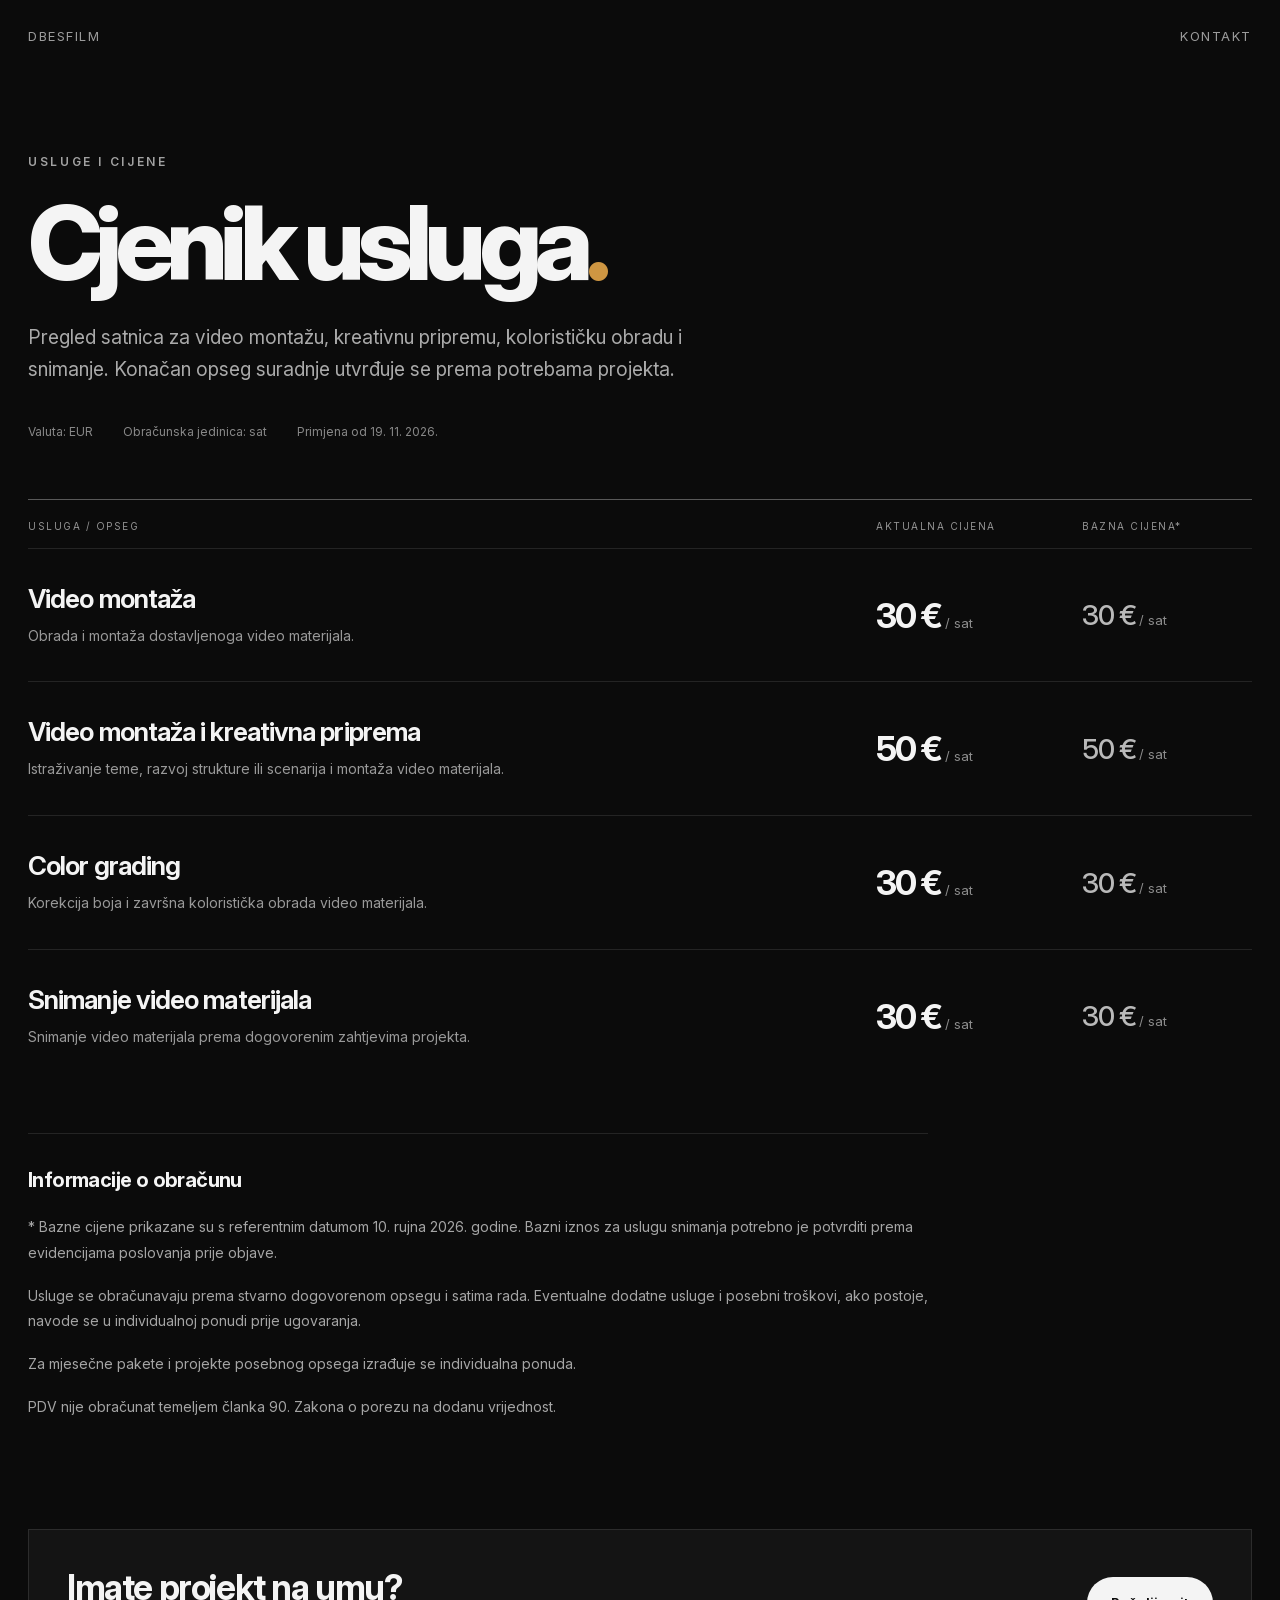
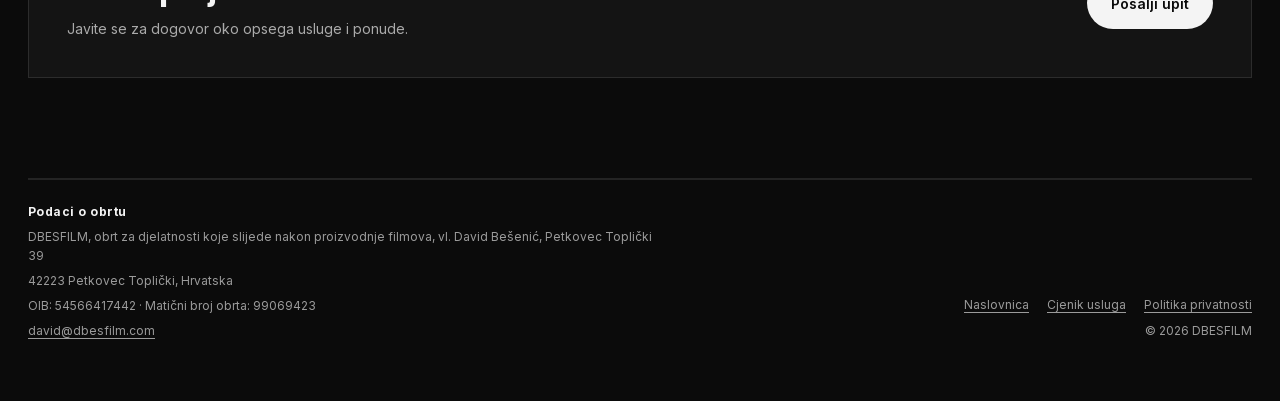
==== cjenik/index.html @ afdd6159 "cijenik usluga" ====
<!DOCTYPE html>
<html lang="hr">
<head>
  <meta charset="UTF-8">
  <meta name="viewport" content="width=device-width, initial-scale=1.0">
  <meta name="robots" content="noindex, follow">
  <meta name="googlebot" content="noindex, follow">
  <meta name="description" content="DBESFILM — cjenik usluga videomontaže, kreativne pripreme, color gradinga i snimanja video materijala.">
  <title>Cjenik usluga — DBESFILM</title>
  <link rel="stylesheet" href="../style.css?v=9">
  <link rel="stylesheet" href="../cjenik.css?v=1">
</head>
<body id="top">
  <main class="page price-page">
    <header class="site-header">
      <a class="logo" href="/">DBESFILM</a>
      <a class="contact-link" href="mailto:david@dbesfilm.com">Kontakt</a>
    </header>

    <section class="price-intro" aria-labelledby="cjenik-naslov">
      <p class="price-eyebrow">USLUGE I CIJENE</p>
      <h1 id="cjenik-naslov">Cjenik usluga<span class="price-dot">.</span></h1>
      <p class="price-lead">Pregled satnica za video montažu, kreativnu pripremu, kolorističku obradu i snimanje. Konačan opseg suradnje utvrđuje se prema potrebama projekta.</p>
      <div class="price-meta"><span>Valuta: EUR</span><span>Obračunska jedinica: sat</span><span>Primjena od 19. 11. 2026.</span></div>
    </section>

    <section class="price-services" aria-label="Cijene usluga">
      <div class="price-table-heading"><span>USLUGA / OPSEG</span><span>AKTUALNA CIJENA</span><span>BAZNA CIJENA*</span></div>
      <article class="price-item">
        <div class="price-service"><h2>Video montaža</h2><p>Obrada i montaža dostavljenoga video materijala.</p></div>
        <p class="price-amount"><strong>30 €</strong><span>/ sat</span></p>
        <p class="price-reference"><strong>30 €</strong><span>/ sat</span></p>
      </article>
      <article class="price-item">
        <div class="price-service"><h2>Video montaža i kreativna priprema</h2><p>Istraživanje teme, razvoj strukture ili scenarija i montaža video materijala.</p></div>
        <p class="price-amount"><strong>50 €</strong><span>/ sat</span></p>
        <p class="price-reference"><strong>50 €</strong><span>/ sat</span></p>
      </article>
      <article class="price-item">
        <div class="price-service"><h2>Color grading</h2><p>Korekcija boja i završna koloristička obrada video materijala.</p></div>
        <p class="price-amount"><strong>30 €</strong><span>/ sat</span></p>
        <p class="price-reference"><strong>30 €</strong><span>/ sat</span></p>
      </article>
      <article class="price-item">
        <div class="price-service"><h2>Snimanje video materijala</h2><p>Snimanje video materijala prema dogovorenim zahtjevima projekta.</p></div>
        <p class="price-amount"><strong>30 €</strong><span>/ sat</span></p>
        <p class="price-reference"><strong>30 €</strong><span>/ sat</span></p>
      </article>
    </section>

    <section class="price-notes" aria-label="Napomene uz cjenik">
      <h2>Informacije o obračunu</h2>
      <p>* Bazne cijene prikazane su s referentnim datumom 10. rujna 2026. godine. Bazni iznos za uslugu snimanja potrebno je potvrditi prema evidencijama poslovanja prije objave.</p>
      <p>Usluge se obračunavaju prema stvarno dogovorenom opsegu i satima rada. Eventualne dodatne usluge i posebni troškovi, ako postoje, navode se u individualnoj ponudi prije ugovaranja.</p>
      <p>Za mjesečne pakete i projekte posebnog opsega izrađuje se individualna ponuda.</p>
      <p>PDV nije obračunat temeljem članka 90. Zakona o porezu na dodanu vrijednost.</p>
    </section>

    <section class="price-contact" aria-label="Kontakt za upite"><div><h2>Imate projekt na umu?</h2><p>Javite se za dogovor oko opsega usluge i ponude.</p></div><a class="contact-button" href="mailto:david@dbesfilm.com">Pošalji upit</a></section>

    <footer class="site-footer price-footer">
      <div class="legal-footer">
        <div class="legal-links"><nav class="legal-nav" aria-label="Pravne poveznice"><a href="/">Naslovnica</a><a href="/cjenik/" aria-current="page">Cjenik usluga</a><a href="/politika-privatnosti.html">Politika privatnosti</a></nav><span>© 2026 DBESFILM</span></div>
        <div class="legal-business"><strong>Podaci o obrtu</strong><span>DBESFILM, obrt za djelatnosti koje slijede nakon proizvodnje filmova, vl. David Bešenić, Petkovec Toplički 39</span><span>42223 Petkovec Toplički, Hrvatska</span><span>OIB: 54566417442 · Matični broj obrta: 99069423</span><a href="mailto:david@dbesfilm.com">david@dbesfilm.com</a></div>
      </div>
    </footer>
  </main>
</body>
</html>
---- style.css ----
/* Lokalni Inter: postavite službenu InterVariable.woff2 datoteku u assets/fonts/ */
@font-face {
  font-family: "Inter";
  src: url("assets/fonts/InterVariable.woff2") format("woff2");
  font-style: normal;
  font-weight: 100 900;
  font-display: swap;
}

:root {
  --bg: #0b0b0b;
  --card: #141414;
  --text: #f4f4f4;
  --muted: #9b9b9b;
  --line: rgba(255, 255, 255, 0.1);
  --accent: #ffffff;
}

* {
  box-sizing: border-box;
}

html {
  scroll-behavior: smooth;
}

body {
  margin: 0;
  font-family: "Inter", sans-serif;
  background: var(--bg);
  color: var(--text);
}

a {
  color: inherit;
  text-decoration: none;
}

button {
  font-family: inherit;
}

.page {
  width: min(1440px, 100%);
  margin: 0 auto;
  padding: 28px;
}

/* HEADER */

.site-header {
  display: flex;
  justify-content: space-between;
  align-items: center;
  margin-bottom: 90px;
}

.logo,
.contact-link {
  font-size: 13px;
  letter-spacing: 0.12em;
  text-transform: uppercase;
  color: var(--muted);
}

.contact-link:hover {
  color: var(--text);
}

/* INTRO */

.intro {
  margin-bottom: 42px;
}

.intro h1 {
  margin: 0;
  font-size: clamp(56px, 9vw, 130px);
  font-weight: 800;
  line-height: 0.9;
  letter-spacing: -0.07em;
}

.intro p {
  margin-top: 18px;
  color: #8e8e8e;
  font-size: 22px;
  font-weight: 400;
}

/* PROJECT GRID */

.work-grid {
  display: grid;
  grid-template-columns: repeat(3, 1fr);
  gap: 34px;
  margin-top: 70px;
}

.project-card {
  background: var(--card);
  border: 1px solid var(--line);
  overflow: hidden;
  display: flex;
  flex-direction: column;
  transition: transform 0.35s ease, box-shadow 0.35s ease;
}

.project-card:hover {
  transform: translateY(-6px);
  box-shadow: 0 18px 45px rgba(0, 0, 0, 0.35);
}

.project-image-wrap {
  position: relative;
  aspect-ratio: 16 / 10;
  overflow: hidden;
  background: #222;
}

.project-image {
  width: 100%;
  height: 100%;
  object-fit: cover;
  transition: transform 0.7s ease, filter 0.7s ease;
}

.project-overlay {
  position: absolute;
  inset: 0;
  display: grid;
  place-items: center;
  background: rgba(0, 0, 0, 0.48);
  opacity: 0;
  transition: opacity 0.35s ease;
}

.project-overlay span {
  font-size: 13px;
  letter-spacing: 0.14em;
  text-transform: uppercase;
}

.project-card:hover .project-image {
  transform: scale(1.04);
  filter: brightness(0.55);
}

.project-card:hover .project-overlay {
  opacity: 1;
}

.project-info {
  padding: 18px;
}

.project-title {
  font-size: 20px;
  margin: 0 0 10px;
  letter-spacing: -0.03em;
}

.project-description {
  color: var(--muted);
  font-size: 14px;
  line-height: 1.55;
  margin: 0 0 18px;
}

.project-meta {
  display: flex;
  justify-content: space-between;
  gap: 16px;
  border-top: 1px solid var(--line);
  padding-top: 14px;
  font-size: 13px;
  color: var(--muted);
}

.project-meta strong {
  display: block;
  color: var(--text);
  font-weight: 500;
  margin-top: 4px;
}

/* CONTACT / FOOTER */

.site-footer {
  margin-top: 90px;
  border-top: 1px solid var(--line);
}

.contact-section {
  display: grid;
  grid-template-columns: minmax(0, 1fr) 400px;
  gap: clamp(36px, 4vw, 58px);
  align-items: center;
  padding: 78px 0 54px;
}

.contact-copy {
  min-width: 0;
  max-width: 940px;
}

.contact-section h2 {
  margin: 0 0 28px;
  font-size: clamp(48px, 6vw, 88px);
  line-height: 0.95;
  letter-spacing: -0.065em;
  color: var(--text);
}

.contact-section > .contact-copy > p {
  margin: 0 0 34px;
  max-width: 720px;
  color: var(--muted);
  font-size: 17px;
  line-height: 1.7;
}

.contact-actions {
  display: flex;
  align-items: center;
  gap: 12px;
  flex-wrap: wrap;
}

.contact-button,
.copy-button {
  appearance: none;
  border: 0;
  display: inline-flex;
  align-items: center;
  justify-content: center;
  min-height: 52px;
  padding: 0 24px;
  border-radius: 999px;
  font-size: 14px;
  font-weight: 600;
  cursor: pointer;
  transition:
    background-color 0.25s ease,
    border-color 0.25s ease,
    color 0.25s ease,
    transform 0.25s ease;
}

.contact-button {
  background: var(--text);
  color: var(--bg);
}

.copy-button {
  background: transparent;
  color: var(--text);
  border: 1px solid var(--line);
}

.contact-button:hover,
.copy-button:hover {
  transform: translateY(-2px);
}

.contact-button:hover {
  background: #ffffff;
}

.copy-button:hover {
  border-color: rgba(255, 255, 255, 0.35);
}

.contact-card {
  width: 100%;
  max-width: 400px;
  justify-self: end;
  overflow: hidden;
  border: 1px solid rgba(255, 255, 255, 0.13);
  border-radius: 18px;
  background: var(--card);
  box-shadow: 0 24px 70px rgba(0, 0, 0, 0.22);
}

.contact-photo {
  overflow: hidden;
  background: #101010;
}

.contact-photo > img {
  display: block;
  width: 100%;
  aspect-ratio: 1 / 1.12;
  object-fit: cover;
  object-position: center 32%;
  transition: transform 0.6s ease;
}

.contact-card:hover .contact-photo > img {
  transform: scale(1.018);
}

.contact-person {
  padding: 28px 30px 22px;
}

.contact-person h3 {
  margin: 0;
  color: var(--text);
  font-size: clamp(27px, 2.3vw, 34px);
  line-height: 1;
  font-weight: 700;
  letter-spacing: -0.045em;
}

.contact-person > p {
  margin: 12px 0 22px;
  color: var(--muted);
  font-size: 12px;
  line-height: 1.3;
  letter-spacing: 0.16em;
  text-transform: uppercase;
}

.contact-socials {
  display: grid;
  grid-template-columns: repeat(3, 1fr);
  border-top: 1px solid var(--line);
  padding-top: 16px;
}

.contact-socials a {
  display: flex;
  align-items: center;
  justify-content: center;
  min-height: 52px;
  opacity: 0.78;
  transition:
    opacity 0.25s ease,
    background-color 0.25s ease,
    transform 0.25s ease;
}

.contact-socials a + a {
  border-left: 1px solid var(--line);
}

.contact-socials a:hover {
  opacity: 1;
  background: rgba(255, 255, 255, 0.035);
  transform: translateY(-2px);
}

.contact-socials img {
  display: block;
  width: 24px;
  height: 24px;
  object-fit: contain;
}

/* TABLET */

@media (max-width: 980px) {
  .site-header {
    margin-bottom: 70px;
  }

  .work-grid {
    grid-template-columns: repeat(2, 1fr);
  }

  .contact-section {
    grid-template-columns: minmax(0, 1fr) 330px;
    gap: 38px;
  }

  .contact-section h2 {
    font-size: clamp(42px, 6vw, 68px);
  }

  .contact-card {
    max-width: 330px;
  }
}

/* MOBILE */

@media (max-width: 760px) {
  .site-footer {
    margin-top: 70px;
  }

  .contact-section {
    grid-template-columns: 1fr;
    gap: 42px;
    padding: 60px 0 32px;
  }

  .contact-card {
    width: min(100%, 420px);
    max-width: 420px;
    justify-self: start;
  }
}

@media (max-width: 640px) {
  .page {
    padding: 18px;
  }

  .site-header {
    margin-bottom: 56px;
  }

  .work-grid {
    grid-template-columns: 1fr;
  }

  .project-card {
    min-height: auto;
  }

  .contact-section h2 {
    font-size: clamp(40px, 13vw, 58px);
  }

  .contact-actions {
    display: grid;
    grid-template-columns: 1fr;
  }

  .contact-button,
  .copy-button {
    width: 100%;
  }

  .contact-card {
    width: 100%;
    max-width: none;
  }

  .contact-person {
    padding: 24px 22px 18px;
  }
}


/* FOOTER — podaci o obrtu lijevo, copyright dolje desno */
.legal-footer {
  border-top: 1px solid var(--line);
  padding: 22px 0 32px;
  display: grid;
  grid-template-columns: minmax(0, 640px) minmax(160px, 1fr);
  column-gap: 44px;
  font-size: 12px;
  line-height: 1.6;
  color: var(--muted);
}
.legal-links { display: flex; grid-column: 2; grid-row: 1; align-items: flex-end; justify-content: flex-end; align-self: end; text-align: right; }
.legal-business { display: flex; grid-column: 1; grid-row: 1; flex-direction: column; align-items: flex-start; gap: 6px; min-width: 0; }
.legal-business strong { color: var(--text); font-size: 12px; letter-spacing: .04em; }
.legal-business a { color: inherit; text-decoration: underline; text-underline-offset: 3px; }
.legal-business a:hover { color: var(--text); }
@media (max-width: 760px) {
  .legal-footer { grid-template-columns: 1fr; gap: 18px; }
  .legal-links { grid-column: 1; grid-row: 2; justify-content: flex-start; text-align: left; }
  .legal-business { grid-column: 1; grid-row: 1; }
}

/* Poveznica na privatnost ispod copyrighta */
.legal-links { flex-direction: column; gap: 7px; }
.legal-links a { color: inherit; text-decoration: underline; text-underline-offset: 3px; }
.legal-links a:hover { color: var(--text); }

/* Politika privatnosti */
.policy-page { max-width: 960px; min-height: 80vh; }
.policy-intro { margin: 64px 0 50px; }
.policy-intro h1 { font-size: clamp(40px, 6vw, 76px); font-weight: 800; line-height: 1; letter-spacing: -.06em; margin: 0 0 16px; }
.policy-intro p { color: var(--muted); font-size: 14px; }
.policy-article { max-width: 780px; padding-bottom: 40px; }
.policy-article section { margin: 0 0 34px; }
.policy-article h2 { font-size: 20px; letter-spacing: -.025em; margin: 0 0 12px; }
.policy-article p, .policy-article li { color: #c0c0c0; line-height: 1.8; font-size: 15px; }
.policy-article ul { padding-left: 22px; }
.policy-article a { text-decoration: underline; text-underline-offset: 3px; }
.policy-article a:hover { color: #fff; }
@media(max-width:640px) { .policy-intro { margin: 52px 0 36px; } }

/* Pravne poveznice iznad copyrighta */
.legal-links { justify-content: flex-end; }
.legal-nav { display: flex; gap: 18px; flex-wrap: wrap; justify-content: flex-end; }
.legal-nav a { white-space: nowrap; }
@media (max-width: 760px) {
  .legal-links, .legal-nav { align-items: flex-start; justify-content: flex-start; }
}

/* PORTFOLIO FILTERI: diskretan padajući izbornik na desnoj strani */
.portfolio-filters {
  display: flex;
  justify-content: flex-end;
  align-items: center;
  gap: 12px;
  margin: -8px 0 -42px;
}
.portfolio-filter-label {
  color: #9b9b9b;
  font-size: 13px;
  font-weight: 400;
}
.portfolio-select-wrap {
  position: relative;
  width: 212px;
  max-width: 100%;
}
.portfolio-select-wrap::after {
  content: "";
  position: absolute;
  right: 16px;
  top: 50%;
  width: 7px;
  height: 7px;
  border-right: 1.5px solid #cfcfcf;
  border-bottom: 1.5px solid #cfcfcf;
  transform: translateY(-70%) rotate(45deg);
  pointer-events: none;
}
.portfolio-filter-select {
  appearance: none;
  -webkit-appearance: none;
  display: block;
  width: 100%;
  min-height: 43px;
  padding: 10px 38px 10px 16px;
  background: #151515;
  border: 1px solid rgba(255,255,255,.22);
  border-radius: 6px;
  color: #f4f4f4;
  font: 500 13px "Inter", sans-serif;
  cursor: pointer;
}
.portfolio-filter-select:hover { border-color: rgba(255,255,255,.48); }
.portfolio-filter-select:focus-visible { outline: 2px solid #fff; outline-offset: 3px; }
.portfolio-filter-select option { background: #151515; color: #f4f4f4; }
.project-card[hidden], .portfolio-empty[hidden] { display: none !important; }
.portfolio-empty { color: #aaa; font-size: 15px; padding: 60px 0 36px; }
@media (max-width: 640px) {
  .portfolio-filters { gap: 10px; margin: 0 0 -34px; }
  .portfolio-select-wrap { width: min(205px, 60vw); }
  .portfolio-filter-select { min-height: 44px; }
}
---- cjenik.css ----
.price-page { max-width: 1440px; }
.price-page .site-header { margin-bottom: 110px; }
.price-intro { max-width: 1050px; padding-bottom: 60px; }
.price-eyebrow { font-size: 12px; color: #a2a2a2; letter-spacing: .22em; font-weight: 600; margin: 0 0 26px; }
.price-intro h1 { font-size: clamp(52px,8vw,112px); letter-spacing: -.075em; line-height: .95; font-weight: 800; margin: 0 0 30px; }
.price-dot { color: #ce9642; }
.price-lead { max-width: 730px; color: #aaa; font-size: clamp(16px, 1.5vw, 20px); line-height: 1.65; margin: 0 0 38px; }
.price-meta { display:flex; flex-wrap:wrap; gap:12px 30px; color:#888; font-size:12px; }
.price-services { border-top: 1px solid rgba(255,255,255,.32); }
.price-table-heading,.price-item { display:grid; grid-template-columns: minmax(0,1fr) 180px 170px; gap:26px; align-items:center; }
.price-table-heading { font-size:10px; letter-spacing:.15em; color:#929292; padding:20px 0 16px; }
.price-item { border-top:1px solid var(--line); padding:34px 0; }
.price-service h2 { font-size:clamp(19px,2.1vw,26px); font-weight:650; letter-spacing:-.035em; margin:0 0 10px; }
.price-service p { font-size:14px; line-height:1.7; color:#999; max-width:620px; margin:0; }
.price-amount,.price-reference { margin:0; white-space:nowrap; }
.price-amount strong { font-size:clamp(25px,2.7vw,36px); letter-spacing:-.06em; }
.price-reference strong { font-size:clamp(23px,2.2vw,29px); font-weight:500; color:#b9b9b9; letter-spacing:-.05em; }
.price-amount span,.price-reference span { color:#8d8d8d; font-size:13px; margin-left:4px; }
.price-notes { margin-top:50px; padding:34px 0 12px; border-top:1px solid var(--line); max-width:900px; }
.price-notes h2 { font-size:20px; letter-spacing:-.03em; margin:0 0 22px; }
.price-notes p { font-size:14px; line-height:1.85; color:#a5a5a5; margin:0 0 17px; }
.price-contact { margin:80px 0 100px; padding:36px 38px; background:#141414; border:1px solid var(--line); display:flex; justify-content:space-between; gap:28px; align-items:center; }
.price-contact h2 { font-size:clamp(23px,3vw,35px); margin:0 0 10px; letter-spacing:-.04em; }
.price-contact p { margin:0; color:#aaa; font-size:14px; line-height:1.6; }
.price-contact .contact-button { flex-shrink:0; }
.price-footer { margin-top:0; }
@media(max-width:760px) {
  .price-page .site-header { margin-bottom:65px; }
  .price-intro { padding-bottom:46px; }
  .price-table-heading { grid-template-columns: minmax(0,1fr) 100px 100px; gap:12px; font-size:9px; }
  .price-item { grid-template-columns: minmax(0,1fr) 100px 100px; gap:12px; padding:25px 0; }
  .price-service h2 { font-size:19px; }
  .price-service p { font-size:12px; }
  .price-amount strong { font-size:24px; }
  .price-reference strong { font-size:21px; }
  .price-contact { flex-direction:column; align-items:stretch; padding:26px; margin:60px 0 75px; }
  .price-contact .contact-button { width:100%; }
}
@media(max-width:500px) {
  .price-table-heading { grid-template-columns: 1fr 1fr; gap:8px; }
  .price-table-heading span:first-child { grid-column:1/-1; }
  .price-item { grid-template-columns: 1fr 1fr; gap:14px 8px; }
  .price-service { grid-column:1/-1; }
  .price-amount::before { content:'AKTUALNA'; display:block; color:#858585; letter-spacing:.14em; font-size:9px; margin-bottom:7px; }
  .price-reference::before { content:'BAZNA*'; display:block; color:#858585; letter-spacing:.14em; font-size:9px; margin-bottom:7px; }
}
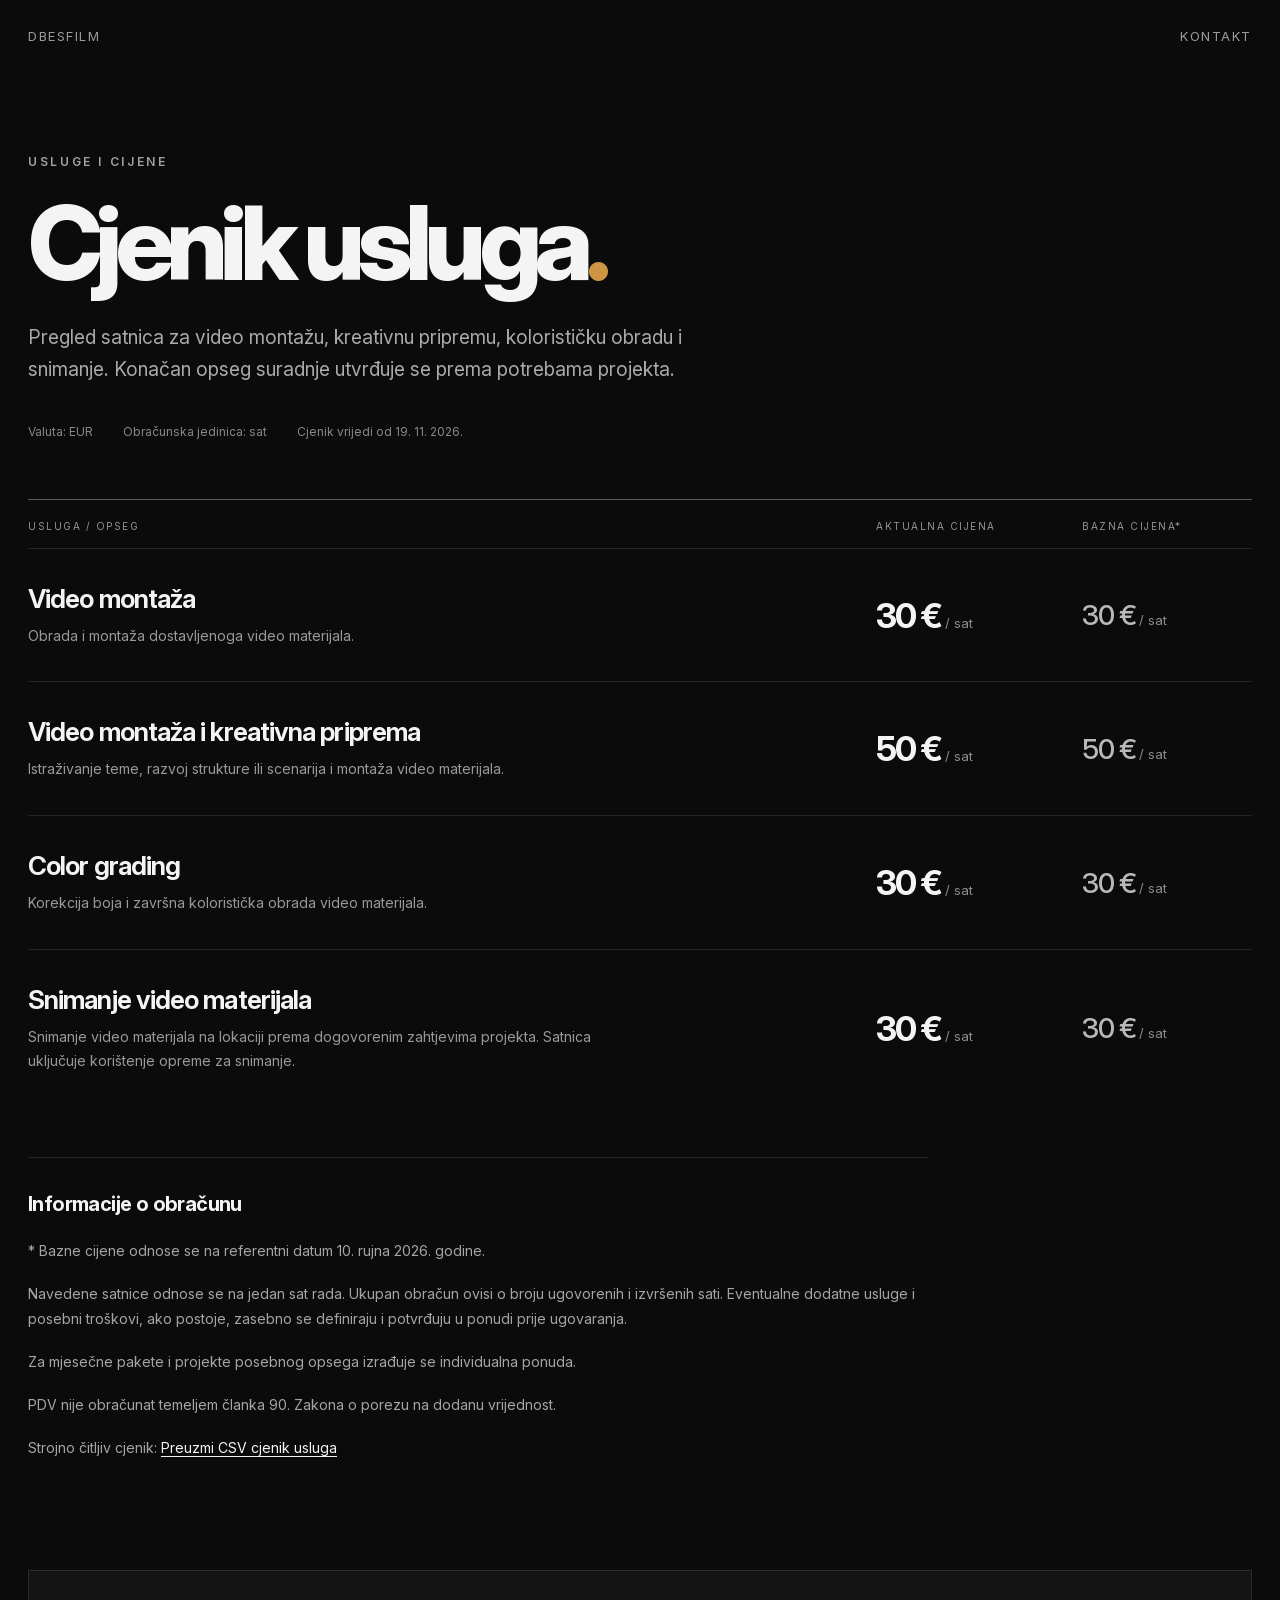
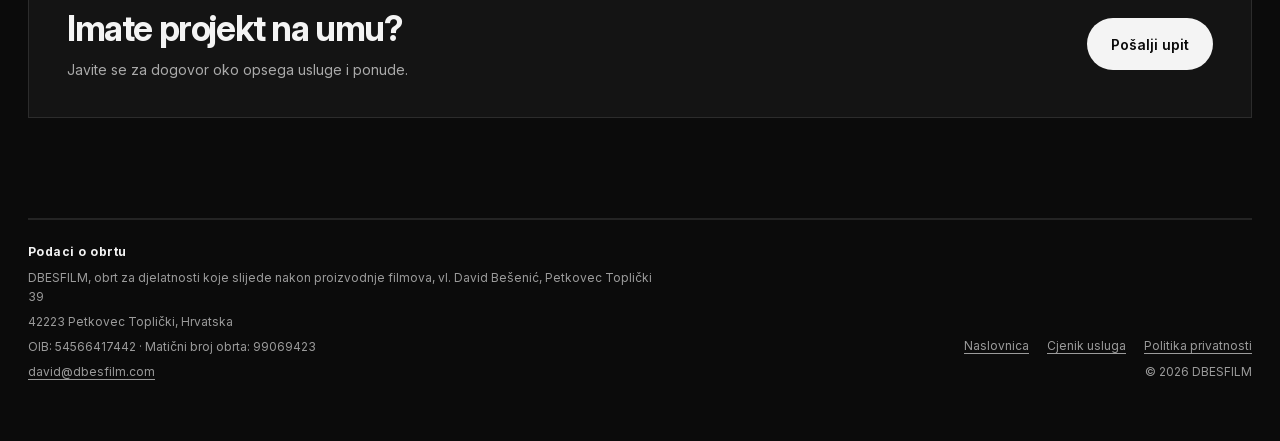
==== commit 7c1f34c2: "cijenik" ====
--- a/cjenik/index.html
+++ b/cjenik/index.html
@@ -13,7 +13,7 @@
 <body id="top">
   <main class="page price-page">
     <header class="site-header">
-      <a class="logo" href="/">DBESFILM</a>
+      <a class="logo" href="../">DBESFILM</a>
       <a class="contact-link" href="mailto:david@dbesfilm.com">Kontakt</a>
     </header>
 
@@ -21,7 +21,7 @@
       <p class="price-eyebrow">USLUGE I CIJENE</p>
       <h1 id="cjenik-naslov">Cjenik usluga<span class="price-dot">.</span></h1>
       <p class="price-lead">Pregled satnica za video montažu, kreativnu pripremu, kolorističku obradu i snimanje. Konačan opseg suradnje utvrđuje se prema potrebama projekta.</p>
-      <div class="price-meta"><span>Valuta: EUR</span><span>Obračunska jedinica: sat</span><span>Primjena od 19. 11. 2026.</span></div>
+      <div class="price-meta"><span>Valuta: EUR</span><span>Obračunska jedinica: sat</span><span>Cjenik vrijedi od 19. 11. 2026.</span></div>
     </section>
 
     <section class="price-services" aria-label="Cijene usluga">
@@ -42,7 +42,7 @@
         <p class="price-reference"><strong>30 €</strong><span>/ sat</span></p>
       </article>
       <article class="price-item">
-        <div class="price-service"><h2>Snimanje video materijala</h2><p>Snimanje video materijala prema dogovorenim zahtjevima projekta.</p></div>
+        <div class="price-service"><h2>Snimanje video materijala</h2><p>Snimanje video materijala na lokaciji prema dogovorenim zahtjevima projekta. Satnica uključuje korištenje opreme za snimanje.</p></div>
         <p class="price-amount"><strong>30 €</strong><span>/ sat</span></p>
         <p class="price-reference"><strong>30 €</strong><span>/ sat</span></p>
       </article>
@@ -50,17 +50,18 @@
 
     <section class="price-notes" aria-label="Napomene uz cjenik">
       <h2>Informacije o obračunu</h2>
-      <p>* Bazne cijene prikazane su s referentnim datumom 10. rujna 2026. godine. Bazni iznos za uslugu snimanja potrebno je potvrditi prema evidencijama poslovanja prije objave.</p>
-      <p>Usluge se obračunavaju prema stvarno dogovorenom opsegu i satima rada. Eventualne dodatne usluge i posebni troškovi, ako postoje, navode se u individualnoj ponudi prije ugovaranja.</p>
+      <p>* Bazne cijene odnose se na referentni datum 10. rujna 2026. godine.</p>
+      <p>Navedene satnice odnose se na jedan sat rada. Ukupan obračun ovisi o broju ugovorenih i izvršenih sati. Eventualne dodatne usluge i posebni troškovi, ako postoje, zasebno se definiraju i potvrđuju u ponudi prije ugovaranja.</p>
       <p>Za mjesečne pakete i projekte posebnog opsega izrađuje se individualna ponuda.</p>
       <p>PDV nije obračunat temeljem članka 90. Zakona o porezu na dodanu vrijednost.</p>
+      <p class="machine-price-link">Strojno čitljiv cjenik: <a href="99069423_ZA_SVA_PRODAJNA_MJESTA_USLUGA_001_20261119_1959.csv" type="text/csv" download>Preuzmi CSV cjenik usluga</a></p>
     </section>
 
     <section class="price-contact" aria-label="Kontakt za upite"><div><h2>Imate projekt na umu?</h2><p>Javite se za dogovor oko opsega usluge i ponude.</p></div><a class="contact-button" href="mailto:david@dbesfilm.com">Pošalji upit</a></section>
 
     <footer class="site-footer price-footer">
       <div class="legal-footer">
-        <div class="legal-links"><nav class="legal-nav" aria-label="Pravne poveznice"><a href="/">Naslovnica</a><a href="/cjenik/" aria-current="page">Cjenik usluga</a><a href="/politika-privatnosti.html">Politika privatnosti</a></nav><span>© 2026 DBESFILM</span></div>
+        <div class="legal-links"><nav class="legal-nav" aria-label="Pravne poveznice"><a href="../">Naslovnica</a><a href="./" aria-current="page">Cjenik usluga</a><a href="../politika-privatnosti.html">Politika privatnosti</a></nav><span>© 2026 DBESFILM</span></div>
         <div class="legal-business"><strong>Podaci o obrtu</strong><span>DBESFILM, obrt za djelatnosti koje slijede nakon proizvodnje filmova, vl. David Bešenić, Petkovec Toplički 39</span><span>42223 Petkovec Toplički, Hrvatska</span><span>OIB: 54566417442 · Matični broj obrta: 99069423</span><a href="mailto:david@dbesfilm.com">david@dbesfilm.com</a></div>
       </div>
     </footer>
--- a/cjenik.css
+++ b/cjenik.css
@@ -44,3 +44,6 @@
   .price-amount::before { content:'AKTUALNA'; display:block; color:#858585; letter-spacing:.14em; font-size:9px; margin-bottom:7px; }
   .price-reference::before { content:'BAZNA*'; display:block; color:#858585; letter-spacing:.14em; font-size:9px; margin-bottom:7px; }
 }
+
+.machine-price-link a { text-decoration: underline; text-underline-offset: 3px; color: #f4f4f4; }
+.machine-price-link a:hover { opacity: .75; }
